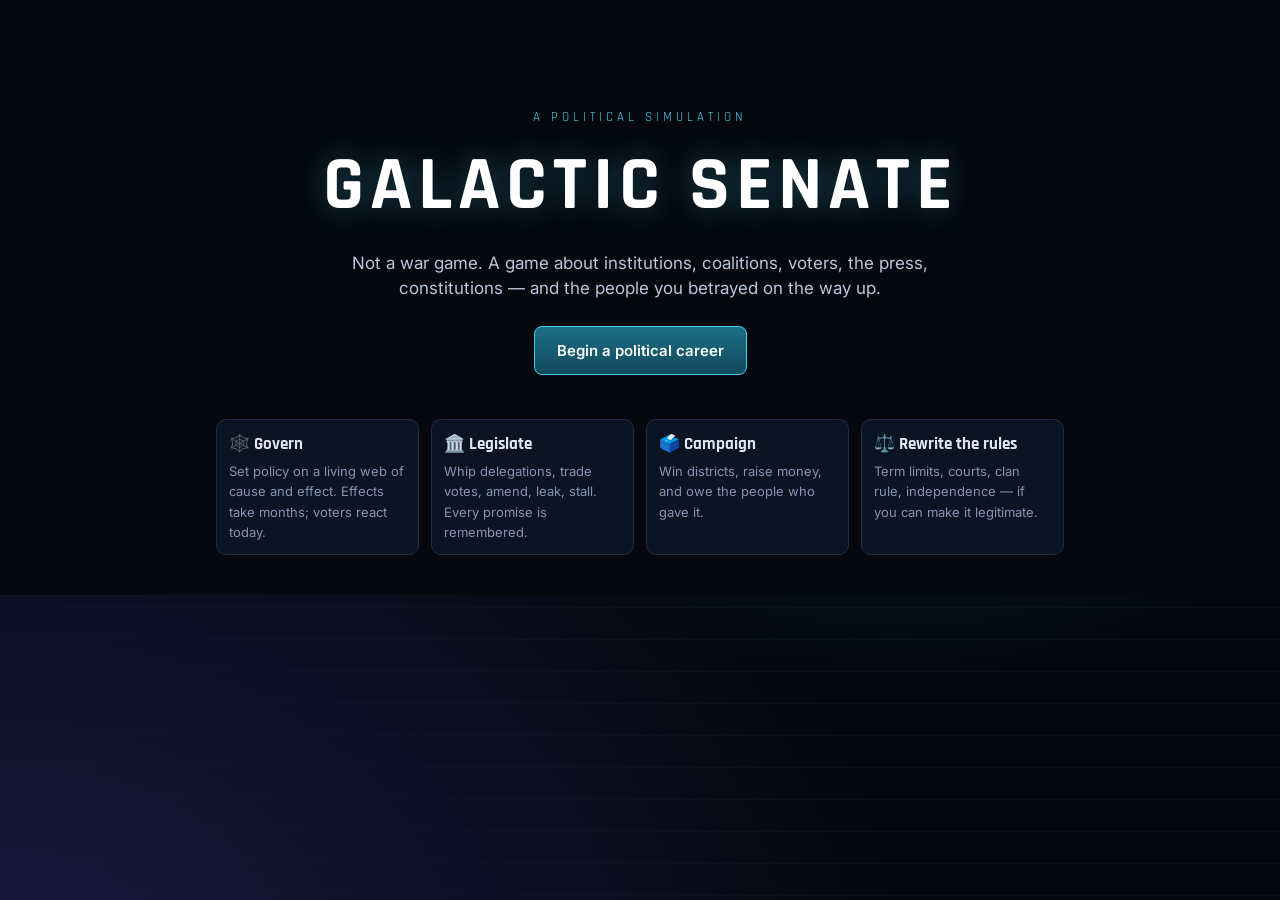
==== galactic-senate/index.html @ 4c67a627 "Add Galactic Senate: a political simulation game A new standalone game in galactic-senate/ (open ind" ====
<!DOCTYPE html>
<html lang="en">
<head>
<meta charset="UTF-8">
<meta name="viewport" content="width=device-width, initial-scale=1.0">
<title>Galactic Senate</title>
<link rel="preconnect" href="https://fonts.googleapis.com">
<link href="https://fonts.googleapis.com/css2?family=Rajdhani:wght@500;600;700&family=Inter:wght@400;600&display=swap" rel="stylesheet">
<link rel="stylesheet" href="css/style.css">
</head>
<body>

<div class="stars" aria-hidden="true"></div>

<!-- Boot -->
<section id="boot" class="screen active">
    <div class="boot">
        <div class="boot-kicker">A POLITICAL SIMULATION</div>
        <h1>GALACTIC SENATE</h1>
        <p class="boot-lede">Not a war game. A game about institutions, coalitions, voters, the press, constitutions — and the people you betrayed on the way up.</p>
        <div class="boot-actions">
            <button id="newBtn" class="primary big">Begin a political career</button>
            <button id="continueBtn" class="secondary big">Continue saved career</button>
        </div>
        <div class="boot-grid">
            <div><b>🕸️ Govern</b><span>Set policy on a living web of cause and effect. Effects take months; voters react today.</span></div>
            <div><b>🏛️ Legislate</b><span>Whip delegations, trade votes, amend, leak, stall. Every promise is remembered.</span></div>
            <div><b>🗳️ Campaign</b><span>Win districts, raise money, and owe the people who gave it.</span></div>
            <div><b>⚖️ Rewrite the rules</b><span>Term limits, courts, clan rule, independence — if you can make it legitimate.</span></div>
        </div>
    </div>
</section>

<!-- World selection -->
<section id="worlds" class="screen">
    <div class="setup-head">
        <div>
            <div class="boot-kicker">STEP 1 OF 2</div>
            <h1>Choose your constituency</h1>
            <p class="muted">You're not choosing a map. You're choosing the political system you'll have to survive.</p>
        </div>
        <button id="backToBoot" class="secondary">← Back</button>
    </div>
    <div id="worldList"></div>
</section>

<!-- World & role setup -->
<section id="setup" class="screen">
    <div class="setup-head">
        <div>
            <div class="boot-kicker">STEP 2 OF 2</div>
            <h1 id="setupTitle"></h1>
            <p id="setupTagline" class="muted"></p>
        </div>
        <button id="backToWorlds" class="secondary">← Worlds</button>
    </div>
    <div class="cols">
        <div class="col-main"><section class="panel" id="constitutionCard"></section></div>
        <div class="col-side">
            <section class="panel">
                <h3>Your politician</h3>
                <label class="muted small" for="playerName">Name</label>
                <input type="text" id="playerName" maxlength="40">
                <label class="muted small" for="playerIdeology">Political philosophy</label>
                <select id="playerIdeology"></select>
                <p id="ideologyMotto" class="quote"></p>
            </section>
            <section class="panel">
                <h3>Choose your role</h3>
                <p class="muted small">Same planet, different game.</p>
                <div id="roleList"></div>
            </section>
        </div>
    </div>
</section>

<!-- Play -->
<section id="play" class="screen">
    <header id="hud"></header>
    <nav id="dock"></nav>
    <main id="view"></main>
    <footer class="foot"><button id="menuBtn" class="link">Save &amp; return to menu</button></footer>
</section>

<div id="scene"></div>
<div id="toasts"></div>

<script src="js/data.js"></script>
<script src="js/engine.js"></script>
<script src="js/policy.js"></script>
<script src="js/legislature.js"></script>
<script src="js/politics.js"></script>
<script src="js/events.js"></script>
<script src="js/scenes.js"></script>
<script src="js/actions.js"></script>
<script src="js/ui.js"></script>
<script src="js/main.js"></script>
</body>
</html>
---- galactic-senate/css/style.css ----
/* Galactic Senate — holo-terminal interface */

:root {
    --bg: #05080f;
    --bg2: #0b1220;
    --panel: rgba(13, 22, 38, 0.86);
    --line: #1d2d49;
    --line2: #2a4068;
    --text: #dfe7f3;
    --muted: #8595b0;
    --accent: #45d0e8;
    --accent2: #f0b429;
    --for: #4cc38a;
    --und: #e8b54a;
    --against: #e8596a;
    --radius: 10px;
    --head: "Rajdhani", "Segoe UI", sans-serif;
    --body: "Inter", "Segoe UI", system-ui, sans-serif;
}

* { box-sizing: border-box; }

html, body {
    margin: 0;
    background: var(--bg);
    color: var(--text);
    font-family: var(--body);
    font-size: 14px;
    line-height: 1.45;
}

.stars {
    position: fixed;
    inset: 0;
    z-index: -1;
    background:
        radial-gradient(1px 1px at 12% 22%, #fff8 50%, transparent 51%),
        radial-gradient(1px 1px at 72% 12%, #fff6 50%, transparent 51%),
        radial-gradient(1px 1px at 40% 70%, #fff5 50%, transparent 51%),
        radial-gradient(1.5px 1.5px at 85% 60%, #9fe7ff88 50%, transparent 51%),
        radial-gradient(1px 1px at 25% 88%, #fff4 50%, transparent 51%),
        radial-gradient(ellipse at 70% -10%, #123056 0%, transparent 55%),
        radial-gradient(ellipse at 0% 110%, #1a1740 0%, transparent 50%),
        linear-gradient(transparent 97%, #45d0e80a 97%) 0 0 / 100% 32px,
        var(--bg);
}

h1, h2, h3, h4 {
    font-family: var(--head);
    letter-spacing: .5px;
    margin: 6px 0;
}

h1 { font-size: 34px; color: #fff; }
h2 { font-size: 24px; }
h3 { font-size: 15px; text-transform: uppercase; letter-spacing: 2px; color: var(--accent); }
h4 { font-size: 13px; text-transform: uppercase; letter-spacing: 1.5px; color: var(--muted); margin-top: 12px; }

p { margin: 6px 0; }
ul, ol { padding-left: 18px; margin: 6px 0; }

.muted { color: var(--muted); }
.small { font-size: 12.5px; }
.c-for { color: var(--for); }
.c-against { color: var(--against); }
.c-und { color: var(--und); }

.screen { display: none; }
.screen.active { display: block; }

button {
    font-family: var(--body);
    font-size: 13.5px;
    color: var(--text);
    background: var(--bg2);
    border: 1px solid var(--line2);
    border-radius: 8px;
    padding: 9px 12px;
    cursor: pointer;
    transition: border-color .12s, background .12s;
}

button:hover:not(:disabled) { border-color: var(--accent); }
button:disabled { opacity: .4; cursor: not-allowed; }
button.primary { background: linear-gradient(180deg, #1b6f86, #11495c); border-color: var(--accent); color: #fff; font-weight: 600; }
button.primary:hover:not(:disabled) { background: linear-gradient(180deg, #2287a3, #16586f); }
button.secondary { background: transparent; }
button.big { padding: 14px 22px; font-size: 15px; }
button.link { background: none; border: none; color: var(--muted); text-decoration: underline; }
button.mini { padding: 5px 8px; font-size: 12px; margin: 2px; }
button.mini.danger { border-color: #6b2531; }
button em { font-style: normal; font-size: 11.5px; color: var(--accent2); margin-left: 4px; }

input[type=text], select {
    width: 100%;
    background: var(--bg2);
    color: var(--text);
    border: 1px solid var(--line2);
    border-radius: 8px;
    padding: 9px 10px;
    margin: 4px 0 8px;
    font-family: var(--body);
    font-size: 14px;
}

input[type=range] { width: 100%; accent-color: var(--accent); margin: 8px 0; }

/* Boot */

.boot { max-width: 880px; margin: 0 auto; padding: 12vh 16px 40px; text-align: center; }
.boot h1 { font-size: clamp(42px, 9vw, 76px); letter-spacing: 6px; margin: 4px 0 10px; text-shadow: 0 0 30px #45d0e855; }
.boot-kicker { font-family: var(--head); letter-spacing: 4px; color: var(--accent); font-size: 13px; }
.boot-lede { font-size: 17px; color: #b9c6db; max-width: 620px; margin: 0 auto 26px; }
.boot-actions { display: flex; gap: 10px; justify-content: center; flex-wrap: wrap; }
.boot-grid { display: grid; grid-template-columns: repeat(auto-fit, minmax(190px, 1fr)); gap: 12px; margin-top: 44px; text-align: left; }
.boot-grid div { border: 1px solid var(--line); border-radius: var(--radius); padding: 12px; background: var(--panel); }
.boot-grid b { display: block; font-family: var(--head); font-size: 17px; margin-bottom: 4px; }
.boot-grid span { color: var(--muted); font-size: 13px; }

/* Setup */

#worlds, #setup { max-width: 1200px; margin: 0 auto; padding: 20px 16px 60px; }
.setup-head { display: flex; justify-content: space-between; gap: 12px; align-items: flex-start; flex-wrap: wrap; margin-bottom: 8px; }
.region { margin: 18px 0; }
.region h3 { border-bottom: 1px solid var(--line); padding-bottom: 6px; }
.grid3 { display: grid; grid-template-columns: repeat(auto-fill, minmax(220px, 1fr)); gap: 10px; }
.world-card, .role-card {
    display: flex; flex-direction: column; gap: 4px; text-align: left;
    background: var(--panel); padding: 12px 14px; width: 100%;
}
.world-card b, .role-card b { font-family: var(--head); font-size: 20px; }
.role-card { margin-bottom: 8px; }
.diff { color: var(--against); letter-spacing: 2px; font-size: 12px; }
.quote { font-style: italic; color: #b9c6db; border-left: 2px solid var(--accent2); padding-left: 10px; }

/* Layout */

.cols { display: grid; grid-template-columns: minmax(0, 1fr) 340px; gap: 14px; }
.web-cols { grid-template-columns: minmax(0, 1fr) 360px; }
.panel {
    background: var(--panel);
    border: 1px solid var(--line);
    border-radius: var(--radius);
    padding: 12px 14px;
    margin-bottom: 14px;
    backdrop-filter: blur(4px);
}
.panel.alert { border-color: var(--accent2); }
.webpanel { padding: 6px; }
.row { display: flex; gap: 6px; flex-wrap: wrap; align-items: center; justify-content: space-between; }
.grid2 { display: grid; grid-template-columns: repeat(auto-fill, minmax(250px, 1fr)); gap: 10px; }
.table-wrap { overflow-x: auto; }

table { width: 100%; border-collapse: collapse; }
td, th { padding: 7px 6px; border-bottom: 1px solid var(--line); text-align: left; vertical-align: middle; }
th { color: var(--muted); font-weight: 400; font-size: 12px; text-transform: uppercase; letter-spacing: 1px; }
td.num { text-align: right; white-space: nowrap; }
.rules td:first-child { width: 42%; }

.statrow { display: flex; justify-content: space-between; gap: 10px; padding: 4px 0; }
.meter { height: 6px; background: #0a1322; border-radius: 6px; overflow: hidden; margin: 2px 0 8px; }
.meter span { display: block; height: 100%; background: var(--accent); }
.meter.good span { background: var(--for); }
.meter.bad span { background: var(--against); }

/* Play: HUD and dock */

#play { max-width: 1320px; margin: 0 auto; padding: 0 12px 90px; }

#hud {
    position: sticky; top: 0; z-index: 20;
    display: flex; gap: 14px; align-items: center; justify-content: space-between; flex-wrap: wrap;
    padding: 10px 12px; margin: 0 -12px;
    background: rgba(5, 8, 15, .92);
    border-bottom: 1px solid var(--line);
    backdrop-filter: blur(8px);
}
.hud-id { display: flex; gap: 10px; align-items: center; min-width: 0; }
.gen { font-family: var(--head); font-size: 12px; border: 1px solid var(--accent); color: var(--accent); padding: 4px 6px; border-radius: 6px; }
.hud-name { font-family: var(--head); font-size: 22px; font-weight: 700; line-height: 1; }
.hud-office { color: var(--muted); font-size: 12.5px; }
.hud-stats { display: flex; gap: 6px; flex-wrap: wrap; }
.hs { background: var(--bg2); border: 1px solid var(--line); border-radius: 8px; padding: 4px 10px; min-width: 70px; }
.hs span { display: block; font-size: 10.5px; color: var(--muted); text-transform: uppercase; letter-spacing: 1px; }
.hs b { font-family: var(--head); font-size: 19px; }
.hs small { font-size: 11px; color: var(--muted); margin-left: 2px; }
.capbar { height: 3px; background: #0a1322; border-radius: 3px; }
.capbar i { display: block; height: 100%; background: var(--accent2); border-radius: 3px; }
.hud-time { display: flex; align-items: center; gap: 10px; }
.hud-time .date { font-family: var(--head); font-size: 17px; }
.hud-time .term { color: var(--muted); font-size: 12px; }

#dock { display: flex; gap: 4px; padding: 10px 0; overflow-x: auto; }
.dock-btn { display: flex; align-items: center; gap: 6px; background: transparent; border-color: transparent; position: relative; white-space: nowrap; }
.dock-btn.active { border-color: var(--accent); background: #0f2436; color: #fff; }
.dock-btn .di { font-size: 16px; }
.badge { position: absolute; top: 0; right: 0; background: var(--against); color: #fff; font-style: normal; font-size: 10.5px; border-radius: 9px; padding: 0 5px; }

.foot { text-align: center; padding: 20px 0; }

/* Office */

.brief-title { font-family: var(--head); font-size: 20px; }
.brief ul { list-style: none; padding: 0; }
.brief li { padding: 3px 0 3px 14px; position: relative; }
.brief li::before { content: "•"; position: absolute; left: 0; color: var(--accent); }
.advice { border-left: 2px solid var(--accent2); padding: 4px 10px; margin: 8px 0; font-style: italic; }
.advice b { display: block; font-style: normal; font-size: 11px; color: var(--accent2); letter-spacing: 1px; text-transform: uppercase; }

.dossier { border: 1px solid var(--line2); border-radius: var(--radius); padding: 12px; margin-bottom: 12px; background: #0a1424; }
.dossier.urgent { border-color: var(--against); box-shadow: 0 0 0 1px #e8596a33; }
.dossier header { display: flex; justify-content: space-between; gap: 8px; flex-wrap: wrap; font-size: 11.5px; text-transform: uppercase; letter-spacing: 1px; }
.dossier .from { color: var(--accent); }
.dossier .deadline { color: var(--accent2); }
.dossier.urgent .deadline { color: var(--against); }
.dossier h4 { font-size: 20px; color: #fff; text-transform: none; letter-spacing: .3px; margin: 6px 0; }
.choices { display: grid; gap: 6px; margin-top: 10px; }
.choice { display: flex; flex-direction: column; gap: 4px; text-align: left; width: 100%; }
.choice .cl { font-weight: 600; }
.hints { display: flex; gap: 4px; flex-wrap: wrap; }
.hint { font-size: 11.5px; padding: 2px 7px; border-radius: 10px; background: #0f1b2e; border: 1px solid var(--line); color: var(--muted); }
.hint.up { color: #8fe3b6; border-color: #24583f; }
.hint.down { color: #f3a0aa; border-color: #5c2530; }

.report { border-bottom: 1px dashed var(--line); padding: 6px 0; }
.report b { display: block; }
.chips { display: flex; flex-wrap: wrap; gap: 3px; margin-top: 4px; }
.chip { font-size: 11px; padding: 1px 6px; border-radius: 8px; background: #0f1b2e; }
.chip.up { color: #8fe3b6; }
.chip.down { color: #f3a0aa; }

.headline { border-left: 3px solid var(--line2); padding: 3px 10px; margin: 7px 0; font-family: Georgia, serif; }
.headline.good { border-color: var(--for); }
.headline.bad { border-color: var(--against); }
.headline b { display: block; font-family: var(--head); font-size: 11px; letter-spacing: 1.5px; text-transform: uppercase; color: var(--muted); }

.sit { display: inline-block; padding: 4px 9px; border-radius: 6px; margin: 2px; font-size: 12.5px; }
.sit.bad { background: #3a121a; color: #f3a0aa; }
.sit.good { background: #10301f; color: #8fe3b6; }

/* Chamber */

.chamber-head { display: flex; justify-content: space-between; font-family: var(--head); font-size: 20px; letter-spacing: 3px; color: var(--accent); margin-bottom: 6px; }
.tabs { display: flex; gap: 4px; flex-wrap: wrap; margin: 6px 0 10px; }
.tab { padding: 6px 12px; font-size: 12.5px; text-transform: capitalize; }
.tab.active { border-color: var(--accent); background: #0f2436; }
.hemicycle { width: 100%; max-width: 560px; display: block; margin: 0 auto; }
.hc-total { fill: var(--muted); font-family: var(--head); font-size: 22px; }
.tally-row { display: flex; justify-content: space-between; font-family: var(--head); font-size: 20px; gap: 8px; flex-wrap: wrap; }
.tally-bar { display: flex; height: 8px; border-radius: 6px; overflow: hidden; margin: 6px 0; }
.tally-bar.big { height: 14px; }
.tally-bar span:nth-child(1) { background: var(--for); }
.tally-bar span:nth-child(2) { background: var(--und); }
.tally-bar span:nth-child(3) { background: var(--against); }
.stances { display: flex; flex-wrap: wrap; gap: 4px; }
.stance { font-size: 11.5px; padding: 2px 7px; border-radius: 10px; border: 1px solid var(--line); }
.stance.s3, .stance.s2 { color: #8fe3b6; border-color: #24583f; }
.stance.s1 { color: #b9e8cc; }
.stance.s-1 { color: #f5c2c8; }
.stance.s-2, .stance.s-3 { color: #f3a0aa; border-color: #5c2530; }
.deleg td { font-size: 13px; }
.deleg .acts { white-space: nowrap; }
.pos-for { color: var(--for); font-weight: 600; }
.pos-against { color: var(--against); font-weight: 600; }
.pos-undecided { color: var(--und); font-weight: 600; }
.rel { font-size: 11.5px; padding: 2px 7px; border-radius: 10px; white-space: nowrap; }
.rel.ally { background: #10301f; color: #8fe3b6; }
.rel.rival { background: #3a121a; color: #f3a0aa; }
.rel.neutral { background: #16213a; color: var(--muted); }
.seg { display: flex; gap: 4px; }
.seg button { flex: 1; text-align: center; }
.seg .on { border-color: var(--accent); background: #0f2436; }
.seg .on.for { border-color: var(--for); background: #10301f; }
.seg .on.against { border-color: var(--against); background: #3a121a; }
.tactic { display: block; width: 100%; text-align: left; margin: 5px 0; }
.tactic span { display: block; color: var(--muted); font-size: 12px; }
.bill-list { display: grid; grid-template-columns: repeat(auto-fill, minmax(240px, 1fr)); gap: 6px; }
.bill-list button { display: flex; flex-direction: column; gap: 2px; text-align: left; }

/* Policy web */

.web, .galaxy { width: 100%; display: block; }
.wn { cursor: pointer; }
.wn:hover circle, .wn:hover rect, .wn.sel circle, .wn.sel rect { stroke-width: 4; filter: drop-shadow(0 0 6px #45d0e8aa); }
.wicon { font-size: 20px; }
.wicon.small { font-size: 15px; }
.wval { fill: #fff; font-family: var(--head); font-size: 17px; font-weight: 700; }
.wlabel { fill: var(--muted); font-size: 11px; }
.wlabel.c-against { fill: var(--against); }
.wlabel.c-for { fill: var(--for); }

/* Campaign */

.versus { display: grid; grid-template-columns: 1fr auto 1fr; gap: 10px; align-items: center; text-align: center; margin: 8px 0; }
.versus b { display: block; font-family: var(--head); font-size: 20px; }
.versus span { font-size: 12px; }
.vs { font-family: var(--head); font-size: 26px; color: var(--accent2); }
.district { border: 1px solid var(--line); border-radius: 8px; padding: 10px; background: #0a1424; }
.dshare { display: flex; align-items: center; gap: 8px; margin: 8px 0 4px; }
.dbar { position: relative; flex: 1; height: 10px; background: #2a1720; border-radius: 6px; overflow: hidden; }
.dbar i { display: block; height: 100%; background: var(--for); }
.dbar u { position: absolute; top: 0; bottom: 0; left: 50%; width: 2px; background: #fff; opacity: .7; }
.gauge { margin: 8px 0 12px; }
.results .meter { margin: 0; }

/* Galaxy */

.ring { fill: none; stroke: #45d0e81c; stroke-dasharray: 4 6; }
.rl { fill: #45d0e855; font-family: var(--head); font-size: 12px; letter-spacing: 4px; }
.gw { cursor: pointer; }
.gl { fill: var(--text); font-size: 11.5px; }
.gl.dim { fill: var(--muted); font-size: 10.5px; }
.gw.sel > circle:last-of-type { stroke: #fff; stroke-width: 2; }

/* Network */

.npc { border: 1px solid var(--line); border-radius: 8px; margin: 6px 0; background: #0a1424; }
.npc.ally { border-left: 3px solid var(--for); }
.npc.rival { border-left: 3px solid var(--against); }
.npc-head { display: flex; justify-content: space-between; align-items: center; gap: 8px; padding: 8px 10px; cursor: pointer; }
.npc-body { padding: 0 10px 10px; }

.amend { border-bottom: 1px dashed var(--line); padding: 8px 0; }
.stage { border: 1px solid var(--line); border-radius: 8px; padding: 10px; margin: 8px 0; }
.stage b { display: block; font-family: var(--head); font-size: 16px; }

.log { max-height: 560px; overflow-y: auto; }
.log p { border-bottom: 1px dashed var(--line); padding-bottom: 5px; }
.dynasty-list li { margin-bottom: 8px; }

/* Scenes */

#scene.open {
    position: fixed; inset: 0; z-index: 100;
    display: flex; align-items: center; justify-content: center;
    padding: 16px;
    background: radial-gradient(ellipse at center, rgba(8, 20, 38, .92), rgba(2, 4, 9, .97));
    animation: fade .25s ease;
}
.scene-card { width: 100%; max-width: 640px; max-height: 92vh; overflow-y: auto; border: 1px solid var(--accent); border-radius: 14px; padding: 22px; background: #07101d; box-shadow: 0 0 60px #45d0e833; }
.scene-tag { font-family: var(--head); letter-spacing: 5px; color: var(--accent2); font-size: 13px; }
.scene-card h2 { font-size: 30px; color: #fff; }
.scene-body h2 { font-size: 26px; }
.scene-choices { display: grid; gap: 8px; margin-top: 16px; }
.voices p { border-left: 2px solid var(--line2); padding-left: 10px; }
@keyframes fade { from { opacity: 0; } to { opacity: 1; } }

/* Toasts */

#toasts { position: fixed; right: 14px; bottom: 14px; z-index: 90; display: flex; flex-direction: column; gap: 8px; width: min(360px, calc(100vw - 28px)); pointer-events: none; }
.toast { background: #0b1628f2; border: 1px solid var(--line2); border-left: 3px solid var(--accent); border-radius: 8px; padding: 8px 12px; font-size: 13px; animation: fade .2s ease; transition: opacity .4s; }
.toast.out { opacity: 0; }
.toast p { margin: 2px 0; color: #b9c6db; }

@media (max-width: 980px) {
    .cols, .web-cols { grid-template-columns: 1fr; }
}

@media (max-width: 640px) {
    h1 { font-size: 28px; }
    #hud { gap: 8px; position: static; }
    #toasts { bottom: 76px; }
    .hud-stats { width: 100%; }
    .hs { flex: 1; min-width: 62px; padding: 3px 6px; }
    .hs b { font-size: 16px; }
    .hud-time { width: 100%; justify-content: space-between; }
    #dock { position: fixed; bottom: 0; left: 0; right: 0; z-index: 30; background: rgba(5, 8, 15, .96); border-top: 1px solid var(--line); padding: 6px 8px; }
    .dock-btn { flex-direction: column; gap: 0; font-size: 10.5px; padding: 4px 8px; }
    .deleg .acts { white-space: normal; }
    .scene-card { padding: 16px; }
    .scene-card h2 { font-size: 24px; }
    .tally-row { font-size: 16px; }
}
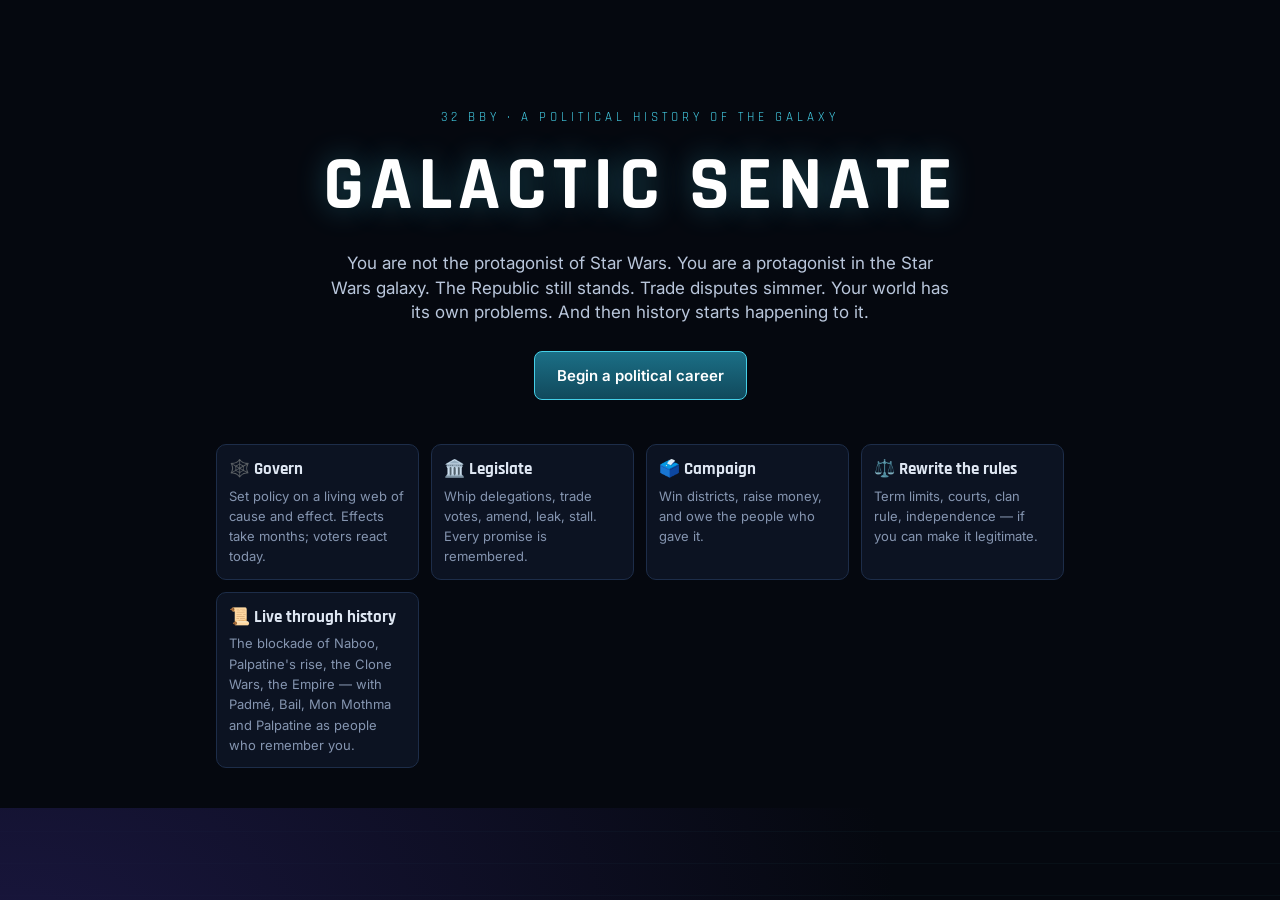
==== commit c9b1e11f: "Galactic Senate: Star Wars history, canon characters, species creator, role toolboxes - 25-world dat" ====
--- a/galactic-senate/index.html
+++ b/galactic-senate/index.html
@@ -15,9 +15,9 @@
 <!-- Boot -->
 <section id="boot" class="screen active">
     <div class="boot">
-        <div class="boot-kicker">A POLITICAL SIMULATION</div>
+        <div class="boot-kicker">32 BBY · A POLITICAL HISTORY OF THE GALAXY</div>
         <h1>GALACTIC SENATE</h1>
-        <p class="boot-lede">Not a war game. A game about institutions, coalitions, voters, the press, constitutions — and the people you betrayed on the way up.</p>
+        <p class="boot-lede">You are not the protagonist of Star Wars. You are a protagonist in the Star Wars galaxy. The Republic still stands. Trade disputes simmer. Your world has its own problems. And then history starts happening to it.</p>
         <div class="boot-actions">
             <button id="newBtn" class="primary big">Begin a political career</button>
             <button id="continueBtn" class="secondary big">Continue saved career</button>
@@ -27,6 +27,7 @@
             <div><b>🏛️ Legislate</b><span>Whip delegations, trade votes, amend, leak, stall. Every promise is remembered.</span></div>
             <div><b>🗳️ Campaign</b><span>Win districts, raise money, and owe the people who gave it.</span></div>
             <div><b>⚖️ Rewrite the rules</b><span>Term limits, courts, clan rule, independence — if you can make it legitimate.</span></div>
+            <div><b>📜 Live through history</b><span>The blockade of Naboo, Palpatine's rise, the Clone Wars, the Empire — with Padmé, Bail, Mon Mothma and Palpatine as people who remember you.</span></div>
         </div>
     </div>
 </section>
@@ -35,7 +36,7 @@
 <section id="worlds" class="screen">
     <div class="setup-head">
         <div>
-            <div class="boot-kicker">STEP 1 OF 2</div>
+            <div class="boot-kicker">STEP 1 OF 3</div>
             <h1>Choose your constituency</h1>
             <p class="muted">You're not choosing a map. You're choosing the political system you'll have to survive.</p>
         </div>
@@ -48,7 +49,7 @@
 <section id="setup" class="screen">
     <div class="setup-head">
         <div>
-            <div class="boot-kicker">STEP 2 OF 2</div>
+            <div class="boot-kicker">STEP 2 OF 3 — THE WORLD YOU INHERIT</div>
             <h1 id="setupTitle"></h1>
             <p id="setupTagline" class="muted"></p>
         </div>
@@ -58,19 +59,35 @@
         <div class="col-main"><section class="panel" id="constitutionCard"></section></div>
         <div class="col-side">
             <section class="panel">
-                <h3>Your politician</h3>
-                <label class="muted small" for="playerName">Name</label>
-                <input type="text" id="playerName" maxlength="40">
-                <label class="muted small" for="playerIdeology">Political philosophy</label>
-                <select id="playerIdeology"></select>
-                <p id="ideologyMotto" class="quote"></p>
-            </section>
-            <section class="panel">
                 <h3>Choose your role</h3>
                 <p class="muted small">Same planet, different game.</p>
                 <div id="roleList"></div>
             </section>
         </div>
+    </div>
+</section>
+
+<!-- Character creator -->
+<section id="creator" class="screen">
+    <div class="setup-head">
+        <div>
+            <div class="boot-kicker">STEP 3 OF 3 — WHO YOU ARE</div>
+            <h1 id="creatorTitle"></h1>
+            <p class="muted">Choose from the peoples who actually live on your world, and make them look like you.</p>
+        </div>
+        <button id="backToRoles" class="secondary">← Roles</button>
+    </div>
+    <div class="creator">
+        <div class="panel creator-left">
+            <div id="creatorPortrait" class="creator-portrait"></div>
+            <label class="muted small" for="playerName">Name</label>
+            <div class="row nowrap"><input type="text" id="playerName" maxlength="40"><button class="secondary small-btn" data-act="rename" title="Random name">🎲</button></div>
+            <label class="muted small" for="playerIdeology">Political philosophy</label>
+            <select id="playerIdeology"></select>
+            <p id="ideologyMotto" class="quote"></p>
+            <button class="primary big" data-act="begin">Begin in 32 BBY →</button>
+        </div>
+        <div class="panel" id="creatorControls"></div>
     </div>
 </section>
 
@@ -86,14 +103,21 @@
 <div id="toasts"></div>
 
 <script src="js/data.js"></script>
+<script src="js/worlds.js"></script>
+<script src="js/species.js"></script>
 <script src="js/engine.js"></script>
+<script src="js/canon.js"></script>
 <script src="js/policy.js"></script>
 <script src="js/legislature.js"></script>
 <script src="js/politics.js"></script>
 <script src="js/events.js"></script>
 <script src="js/scenes.js"></script>
+<script src="js/timeline.js"></script>
+<script src="js/canon_events.js"></script>
 <script src="js/actions.js"></script>
+<script src="js/powers.js"></script>
 <script src="js/ui.js"></script>
+<script src="js/ui_world.js"></script>
 <script src="js/main.js"></script>
 </body>
 </html>
--- a/galactic-senate/css/style.css
+++ b/galactic-senate/css/style.css
@@ -371,3 +371,84 @@
     .scene-card h2 { font-size: 24px; }
     .tally-row { font-size: 16px; }
 }
+
+/* ── History, characters and powers ────────────────────────────── */
+
+.stars-r { color: var(--accent2); letter-spacing: 1px; }
+.stars-r i { color: #3a4a66; font-style: normal; }
+.wc-head { display: flex; justify-content: space-between; align-items: baseline; }
+.wc-gov { color: var(--accent); font-size: 12.5px; }
+.wc-stats { display: flex; flex-direction: column; gap: 1px; }
+.dossier-grid { display: grid; grid-template-columns: repeat(auto-fit, minmax(220px, 1fr)); gap: 4px 18px; }
+.rating-rows { display: grid; grid-template-columns: auto auto; gap: 2px 10px; }
+.role-card span { display: block; }
+
+.creator { display: grid; grid-template-columns: 300px minmax(0, 1fr); gap: 14px; }
+.creator-portrait { display: flex; justify-content: center; margin-bottom: 10px; }
+.creator-portrait svg { border-radius: 12px; border: 1px solid var(--line2); }
+.species-row { display: flex; gap: 8px; flex-wrap: wrap; }
+.species-btn { display: flex; flex-direction: column; align-items: center; gap: 4px; padding: 6px; font-size: 12px; }
+.species-btn.on { border-color: var(--accent); background: #0f2436; }
+.species-btn svg { border-radius: 6px; }
+.swatches { display: flex; gap: 5px; flex-wrap: wrap; margin: 4px 0 8px; }
+.sw { width: 28px; height: 28px; padding: 0; border-radius: 50%; border: 2px solid transparent; }
+.sw.on { border-color: #fff; box-shadow: 0 0 0 2px var(--accent); }
+.row.nowrap { flex-wrap: nowrap; }
+.small-btn { width: auto; padding: 8px 10px; }
+
+.hud-portrait svg { border-radius: 8px; border: 1px solid var(--line2); display: block; }
+.portrait { flex-shrink: 0; }
+.npc-head { gap: 10px; }
+.npc-head .portrait { border-radius: 6px; }
+.npc-id { flex: 1; min-width: 0; }
+.canon-tag { color: var(--accent2); }
+.quote-line { font-style: italic; color: #c9d4e6; }
+.npc.canon { background: linear-gradient(90deg, #14203a, #0a1424); }
+.self-portrait { display: flex; justify-content: center; margin-bottom: 8px; }
+.self-portrait svg { border-radius: 10px; }
+.mini-npc { display: flex; gap: 10px; align-items: center; margin: 8px 0; }
+.mini-npc svg { border-radius: 6px; }
+
+.era-banner { border: 1px solid var(--line2); border-left: 3px solid var(--accent2); background: var(--panel); border-radius: 8px; padding: 8px 12px; margin-bottom: 14px; font-size: 13px; }
+.era-banner b { font-family: var(--head); letter-spacing: 1.5px; color: var(--accent2); }
+.panel.danger { border-color: var(--against); box-shadow: 0 0 0 1px #e8596a33; }
+
+.opinion { display: flex; gap: 10px; justify-content: space-around; text-align: center; margin: 8px 0; }
+.opinion b { display: block; font-family: var(--head); font-size: 26px; }
+.opinion span { font-size: 12px; color: var(--muted); }
+.opinion-bar { display: flex; height: 12px; border-radius: 8px; overflow: hidden; margin: 6px 0; }
+.legend { display: flex; flex-wrap: wrap; gap: 10px; font-size: 12px; padding: 6px 10px; }
+.legend i { display: inline-block; width: 10px; height: 10px; border-radius: 50%; margin-right: 4px; vertical-align: middle; }
+.voice { border-left: 2px solid var(--accent); padding-left: 10px; }
+.voice b { color: var(--accent); display: block; font-family: var(--head); letter-spacing: 1px; }
+
+.lens-banner { display: flex; justify-content: space-between; flex-wrap: wrap; gap: 8px; font-family: var(--head); letter-spacing: 3px; font-size: 18px; padding: 10px 14px; border-radius: 10px; margin-bottom: 12px; border: 1px solid var(--line2); background: var(--panel); }
+.lens-banner span:last-child { font-size: 13px; letter-spacing: 1px; color: var(--muted); }
+.schema { background: var(--panel); border: 1px solid var(--line); border-radius: 10px; padding: 10px 14px; margin-bottom: 14px; }
+.schema summary { cursor: pointer; }
+.pork, .project { border: 1px solid var(--line); border-radius: 8px; padding: 10px; margin: 8px 0; background: #0a1424; }
+.fin .mini { font-size: 11.5px; }
+.tactic.noauth { border-style: dashed; opacity: .7; }
+.record { font-family: Georgia, serif; }
+.record-title { font-family: var(--head); letter-spacing: 4px; color: var(--accent2); font-size: 15px; }
+.record h2 { color: #fff; font-family: Georgia, serif; }
+.record li { margin: 4px 0; }
+
+/* Each kind of office looks like its own institution. */
+body[data-lens="senate"]      { --accent: #b48cf0; }
+body[data-lens="executive"]   { --accent: #45d0e8; }
+body[data-lens="court"]       { --accent: #e0b050; --line2: #4a3a24; }
+body[data-lens="chancellery"] { --accent: #e86060; --line2: #4a2a30; }
+body[data-lens="city"]        { --accent: #4fd1a8; }
+body[data-lens="movement"]    { --accent: #f08a3a; }
+body[data-lens="underground"] { --accent: #f08a3a; --line2: #4a3020; }
+body[data-lens="command"]     { --accent: #9ccf5a; --line2: #34462a; }
+body[data-lens="court"] .panel { background: rgba(28, 20, 14, .88); }
+body[data-lens="senate"] .panel { background: rgba(20, 16, 36, .86); }
+body[data-lens="chancellery"] .panel { background: rgba(30, 14, 20, .86); }
+body[data-lens="command"] .panel { background: rgba(16, 24, 14, .88); }
+body[data-lens="underground"] .panel { background: rgba(24, 16, 10, .9); }
+
+@media (max-width: 760px) {
+    .creator { grid-template-columns: 1fr; }
+}
